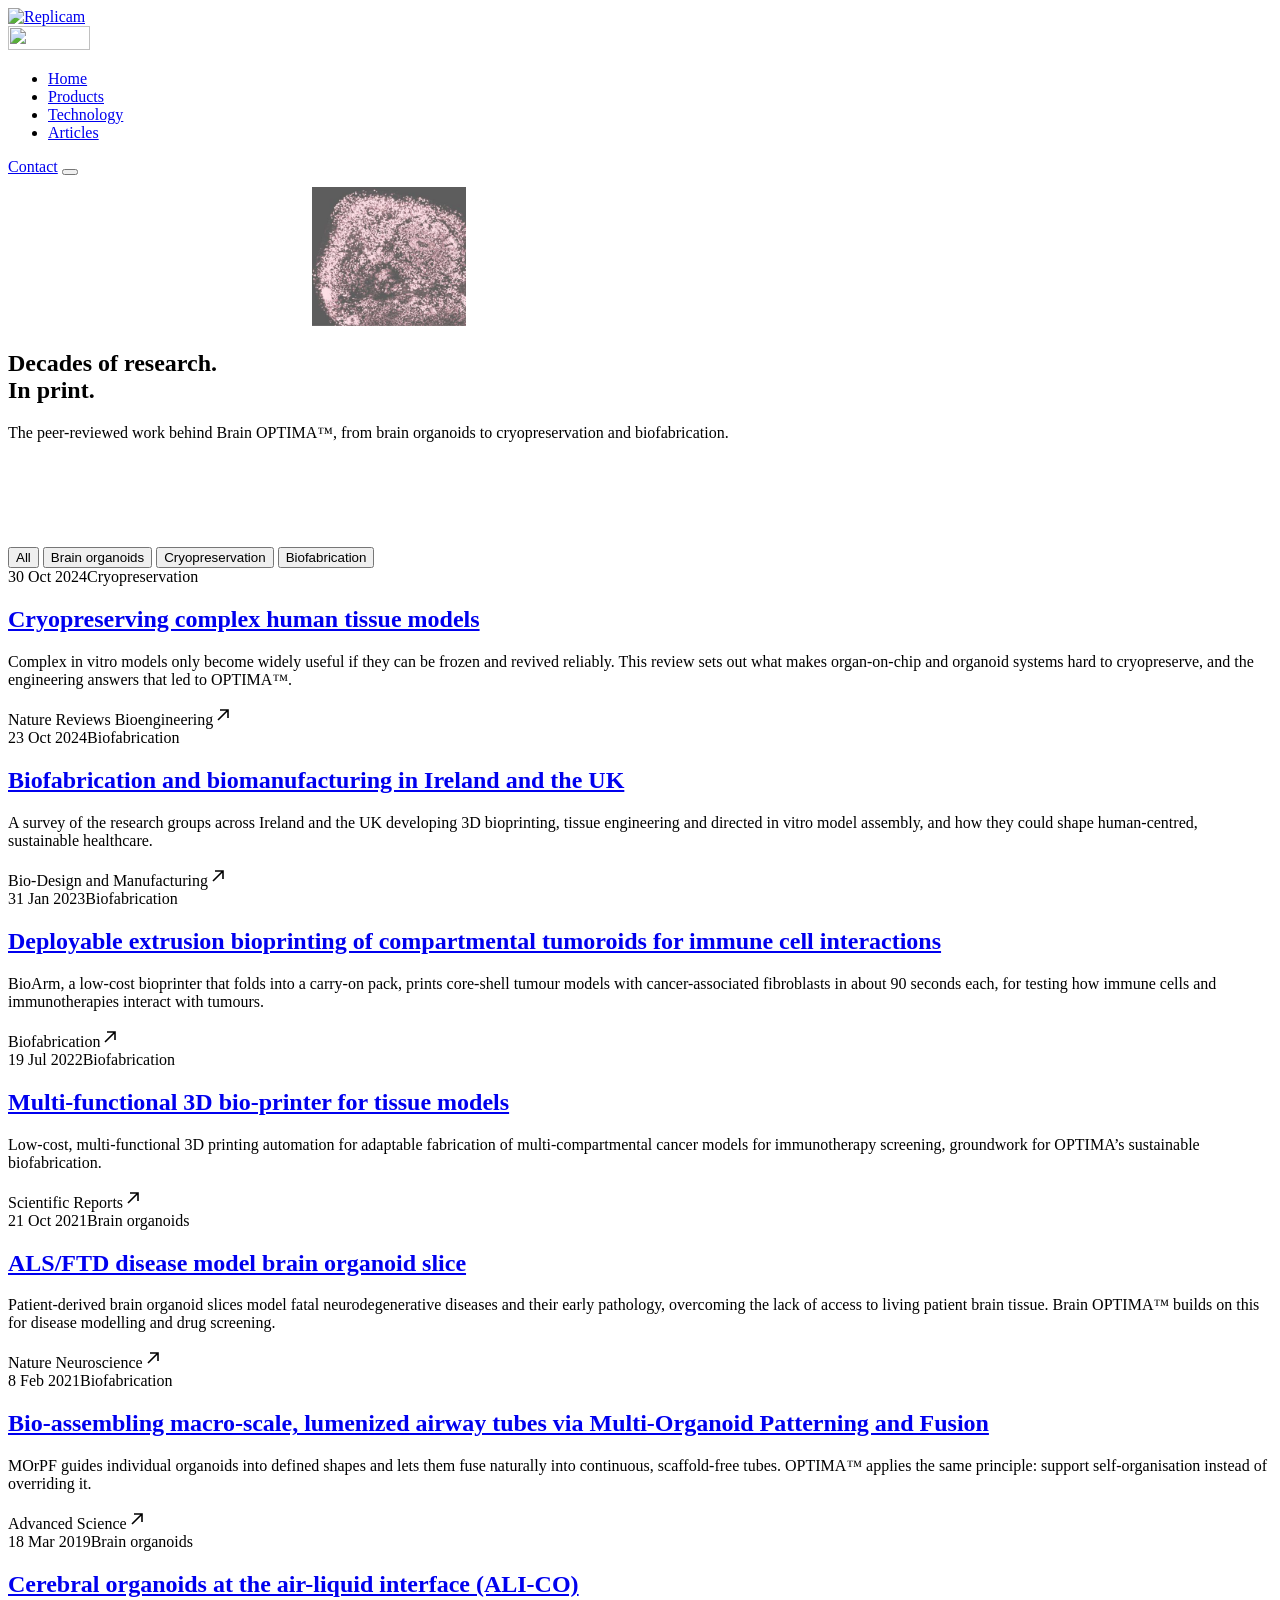
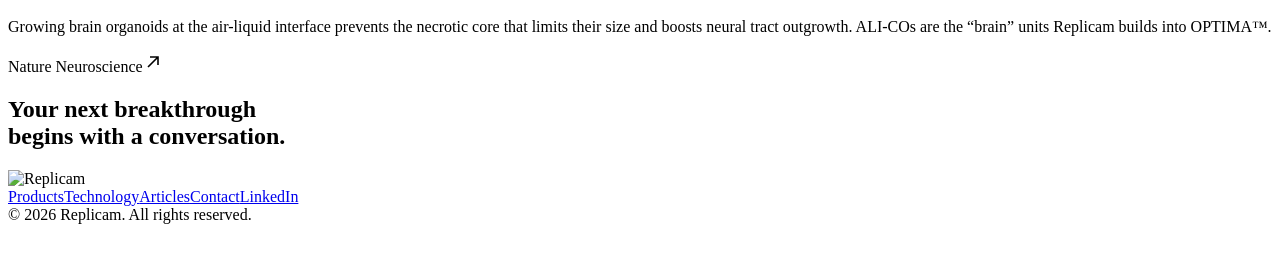
==== articles.html @ c94f5454 "Redesigned site: pages" ====
<!doctype html>
<html lang="en">
<head>
<meta charset="utf-8">
<meta name="viewport" content="width=device-width, initial-scale=1">
<title>Articles — Replicam</title>
<meta name="description" content="Peer-reviewed research behind Replicam and Brain OPTIMA™: brain organoids, cryopreservation and biofabrication.">
<link rel="icon" href="assets/img/favicon.svg" type="image/svg+xml">
<link rel="stylesheet" href="assets/css/site.css">
<link rel="preload" as="image" href="assets/img/organoid-slice-hc.jpg" fetchpriority="high">
<script>try{if(sessionStorage.getItem("pt-enter"))document.documentElement.classList.add("pt-entering")}catch(e){}</script>
</head>
<body>

<header class="nav">
  <div class="nav-inner">
    <a class="nav-logo" href="index.html" aria-label="Replicam home"><img src="assets/img/logo-white.svg" alt="Replicam" width="110" height="32"></a>
    <nav class="nav-bar" aria-label="Main">
      <a class="nav-symbol" href="index.html" aria-label="Replicam home"><img src="assets/img/logo-white.svg" alt="" width="82" height="24"></a>
      <ul class="nav-links" id="nav-links">
        <li><a class="nav-link" href="index.html">Home</a></li>
        <li><a class="nav-link" href="products.html">Products</a></li>
        <li><a class="nav-link" href="technology.html">Technology</a></li>
        <li class="is-current"><a class="nav-link" href="articles.html" aria-current="page">Articles</a></li>
      </ul>
      <a class="nav-link nav-cta" href="contact.html">Contact</a>
      <button class="nav-toggle" type="button" aria-label="Menu" aria-controls="nav-links" aria-expanded="false"><span></span></button>
    </nav>
  </div>
</header>

<main>
  <section class="hero hero-short dark org-hero" id="top" data-organoid-js="assets/js/organoid-slice.data.js" data-organoid="assets/img/organoid-slice-hc.jpg" data-mode="calm">
    <canvas class="org-gl" aria-hidden="true"></canvas>
    <img class="org-fallback" src="[data-uri]" data-aspect="1.11102" data-full="assets/img/organoid-slice-hc.jpg" alt="" decoding="sync" hidden>
    <script>/* show the still hero on the very first paint (same layout as hero-organoid.js) */(function(){var f=document.currentScript.previousElementSibling,h=f.parentNode,W=h.clientWidth,H=h.clientHeight,A=+f.getAttribute("data-aspect"),w,hh,x,y;if(W>=900){hh=H*.9;w=hh*A;x=Math.max(W*.44,W-w*.88);y=H*.07}else{w=W*1.15;hh=w/A;x=W*.08;y=H*.09}var s=f.style;s.left=x+"px";s.top=y+"px";s.width=w+"px";s.height=hh+"px";s.right="auto";s.bottom="auto";s.objectFit="fill";s.opacity=".72";f.classList.add("is-still");f.hidden=false})()</script>
    <div class="hero-content">
      <div class="wrap hero-row">
        <div>
          <h1 class="display">Decades of research.<br>In print.</h1>
          <p class="hero-sub">The peer-reviewed work behind Brain OPTIMA™, from brain organoids to cryopreservation and biofabrication.</p>
        </div>
      </div>
    </div>
  </section>

  <section class="section" style="padding-top:clamp(56px,7vw,96px)">
    <div class="wrap">
      <div class="filter" role="group" aria-label="Filter by topic">
        <button type="button" class="chip-btn" data-filter="all" aria-pressed="true">All</button>
        <button type="button" class="chip-btn" data-filter="brain" aria-pressed="false">Brain organoids</button>
        <button type="button" class="chip-btn" data-filter="cryo" aria-pressed="false">Cryopreservation</button>
        <button type="button" class="chip-btn" data-filter="bio" aria-pressed="false">Biofabrication</button>
      </div>
      <div class="papers" id="papers">
        <article class="paper reveal" data-topic="cryo">
          <div class="paper-meta"><time datetime="2024-10-30">30 Oct 2024</time><span class="paper-topic">Cryopreservation</span></div>
          <div class="paper-body">
            <h2 class="paper-title"><a href="https://www.nature.com/articles/s44222-024-00261-7">Cryopreserving complex human tissue models</a></h2>
            <p class="paper-sum">Complex in vitro models only become widely useful if they can be frozen and revived reliably. This review sets out what makes organ-on-chip and organoid systems hard to cryopreserve, and the engineering answers that led to OPTIMA™.</p>
          </div>
          <div class="paper-outlet">Nature Reviews Bioengineering<svg width="20" height="20" viewBox="0 0 20 20" fill="none" stroke="currentColor" stroke-width="1.6" aria-hidden="true"><path d="M5 15L15 5M7 5h8v8"/></svg></div>
        </article>
        <article class="paper reveal" data-topic="bio">
          <div class="paper-meta"><time datetime="2024-10-23">23 Oct 2024</time><span class="paper-topic">Biofabrication</span></div>
          <div class="paper-body">
            <h2 class="paper-title"><a href="https://link.springer.com/article/10.1007/s42242-024-00316-z">Biofabrication and biomanufacturing in Ireland and the UK</a></h2>
            <p class="paper-sum">A survey of the research groups across Ireland and the UK developing 3D bioprinting, tissue engineering and directed in vitro model assembly, and how they could shape human-centred, sustainable healthcare.</p>
          </div>
          <div class="paper-outlet">Bio-Design and Manufacturing<svg width="20" height="20" viewBox="0 0 20 20" fill="none" stroke="currentColor" stroke-width="1.6" aria-hidden="true"><path d="M5 15L15 5M7 5h8v8"/></svg></div>
        </article>
        <article class="paper reveal" data-topic="bio">
          <div class="paper-meta"><time datetime="2023-01-31">31 Jan 2023</time><span class="paper-topic">Biofabrication</span></div>
          <div class="paper-body">
            <h2 class="paper-title"><a href="https://iopscience.iop.org/article/10.1088/1758-5090/acb1db/meta">Deployable extrusion bioprinting of compartmental tumoroids for immune cell interactions</a></h2>
            <p class="paper-sum">BioArm, a low-cost bioprinter that folds into a carry-on pack, prints core-shell tumour models with cancer-associated fibroblasts in about 90 seconds each, for testing how immune cells and immunotherapies interact with tumours.</p>
          </div>
          <div class="paper-outlet">Biofabrication<svg width="20" height="20" viewBox="0 0 20 20" fill="none" stroke="currentColor" stroke-width="1.6" aria-hidden="true"><path d="M5 15L15 5M7 5h8v8"/></svg></div>
        </article>
        <article class="paper reveal" data-topic="bio">
          <div class="paper-meta"><time datetime="2022-07-19">19 Jul 2022</time><span class="paper-topic">Biofabrication</span></div>
          <div class="paper-body">
            <h2 class="paper-title"><a href="https://www.nature.com/articles/s41598-022-16008-6">Multi-functional 3D bio-printer for tissue models</a></h2>
            <p class="paper-sum">Low-cost, multi-functional 3D printing automation for adaptable fabrication of multi-compartmental cancer models for immunotherapy screening, groundwork for OPTIMA’s sustainable biofabrication.</p>
          </div>
          <div class="paper-outlet">Scientific Reports<svg width="20" height="20" viewBox="0 0 20 20" fill="none" stroke="currentColor" stroke-width="1.6" aria-hidden="true"><path d="M5 15L15 5M7 5h8v8"/></svg></div>
        </article>
        <article class="paper reveal" data-topic="brain">
          <div class="paper-meta"><time datetime="2021-10-21">21 Oct 2021</time><span class="paper-topic">Brain organoids</span></div>
          <div class="paper-body">
            <h2 class="paper-title"><a href="https://www.nature.com/articles/s41593-021-00923-4">ALS/FTD disease model brain organoid slice</a></h2>
            <p class="paper-sum">Patient-derived brain organoid slices model fatal neurodegenerative diseases and their early pathology, overcoming the lack of access to living patient brain tissue. Brain OPTIMA™ builds on this for disease modelling and drug screening.</p>
          </div>
          <div class="paper-outlet">Nature Neuroscience<svg width="20" height="20" viewBox="0 0 20 20" fill="none" stroke="currentColor" stroke-width="1.6" aria-hidden="true"><path d="M5 15L15 5M7 5h8v8"/></svg></div>
        </article>
        <article class="paper reveal" data-topic="bio">
          <div class="paper-meta"><time datetime="2021-02-08">8 Feb 2021</time><span class="paper-topic">Biofabrication</span></div>
          <div class="paper-body">
            <h2 class="paper-title"><a href="https://advanced.onlinelibrary.wiley.com/doi/full/10.1002/advs.202003332">Bio-assembling macro-scale, lumenized airway tubes via Multi-Organoid Patterning and Fusion</a></h2>
            <p class="paper-sum">MOrPF guides individual organoids into defined shapes and lets them fuse naturally into continuous, scaffold-free tubes. OPTIMA™ applies the same principle: support self-organisation instead of overriding it.</p>
          </div>
          <div class="paper-outlet">Advanced Science<svg width="20" height="20" viewBox="0 0 20 20" fill="none" stroke="currentColor" stroke-width="1.6" aria-hidden="true"><path d="M5 15L15 5M7 5h8v8"/></svg></div>
        </article>
        <article class="paper reveal" data-topic="brain">
          <div class="paper-meta"><time datetime="2019-03-18">18 Mar 2019</time><span class="paper-topic">Brain organoids</span></div>
          <div class="paper-body">
            <h2 class="paper-title"><a href="https://www.nature.com/articles/s41593-019-0350-2">Cerebral organoids at the air-liquid interface (ALI-CO)</a></h2>
            <p class="paper-sum">Growing brain organoids at the air-liquid interface prevents the necrotic core that limits their size and boosts neural tract outgrowth. ALI-COs are the “brain” units Replicam builds into OPTIMA™.</p>
          </div>
          <div class="paper-outlet">Nature Neuroscience<svg width="20" height="20" viewBox="0 0 20 20" fill="none" stroke="currentColor" stroke-width="1.6" aria-hidden="true"><path d="M5 15L15 5M7 5h8v8"/></svg></div>
        </article>
      </div>
    </div>
  </section>
</main>

<section class="section dark" id="contact" style="padding-bottom:48px">
  <div class="wrap">
    <div class="contact-row">
      <h2 class="contact-title">Your next breakthrough<br><span>begins with a conversation.</span></h2>
    </div>
    <footer class="footer">
      <img src="assets/img/logo-white.svg" alt="Replicam" width="90" height="26">
      <nav aria-label="Footer"><a href="products.html">Products</a><a href="technology.html">Technology</a><a href="articles.html">Articles</a><a href="contact.html">Contact</a><a href="https://www.linkedin.com/company/replicam">LinkedIn</a></nav>
      <span>© <span id="year">2026</span> Replicam. All rights reserved.</span>
    </footer>
  </div>
</section>

<script src="assets/js/site.js"></script>
<script src="assets/js/hero-organoid.js"></script>
<script>
(function () {
  var btns = document.querySelectorAll('[data-filter]'), papers = document.querySelectorAll('.paper');
  btns.forEach(function (b) {
    b.addEventListener('click', function () {
      var f = b.getAttribute('data-filter');
      btns.forEach(function (x) { x.setAttribute('aria-pressed', x === b ? 'true' : 'false'); });
      papers.forEach(function (p) { p.hidden = !(f === 'all' || p.getAttribute('data-topic') === f); if (!p.hidden) p.classList.add('is-in'); });
    });
  });
})();
</script>
</body>
</html>
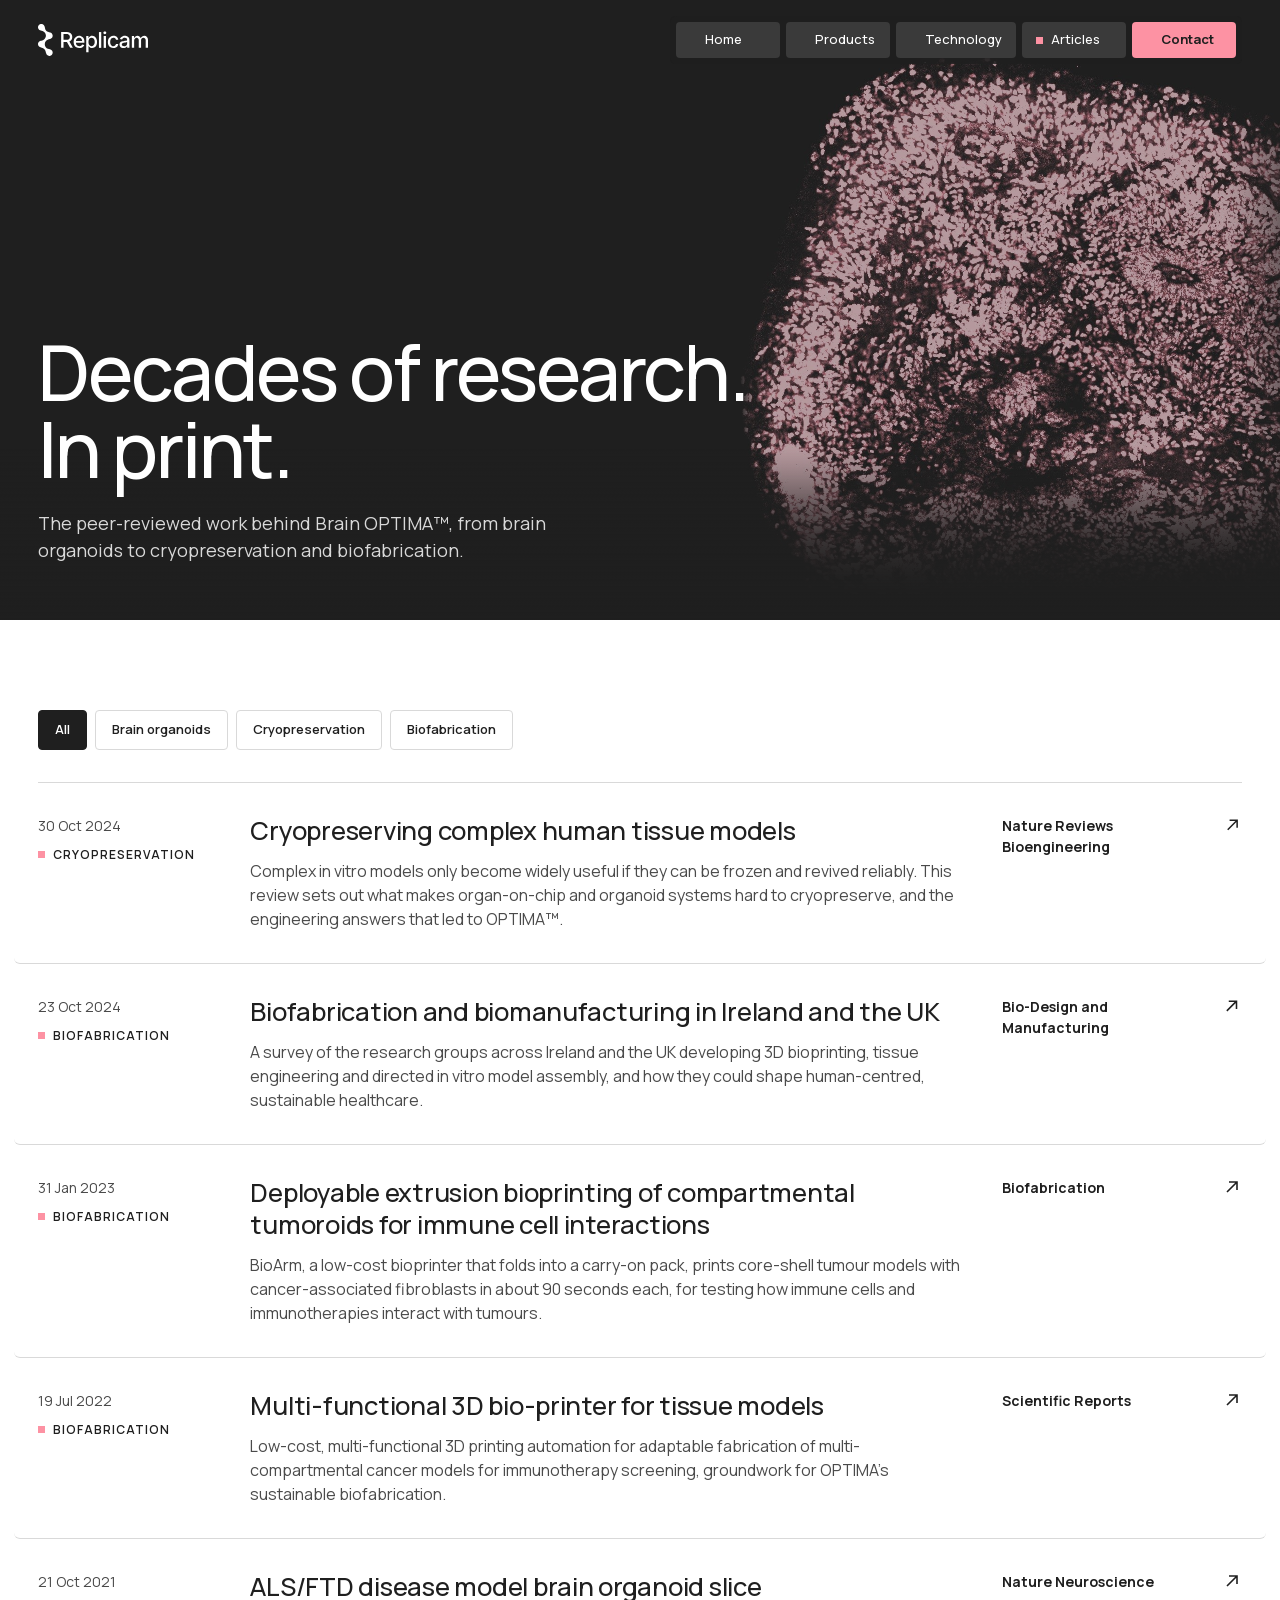
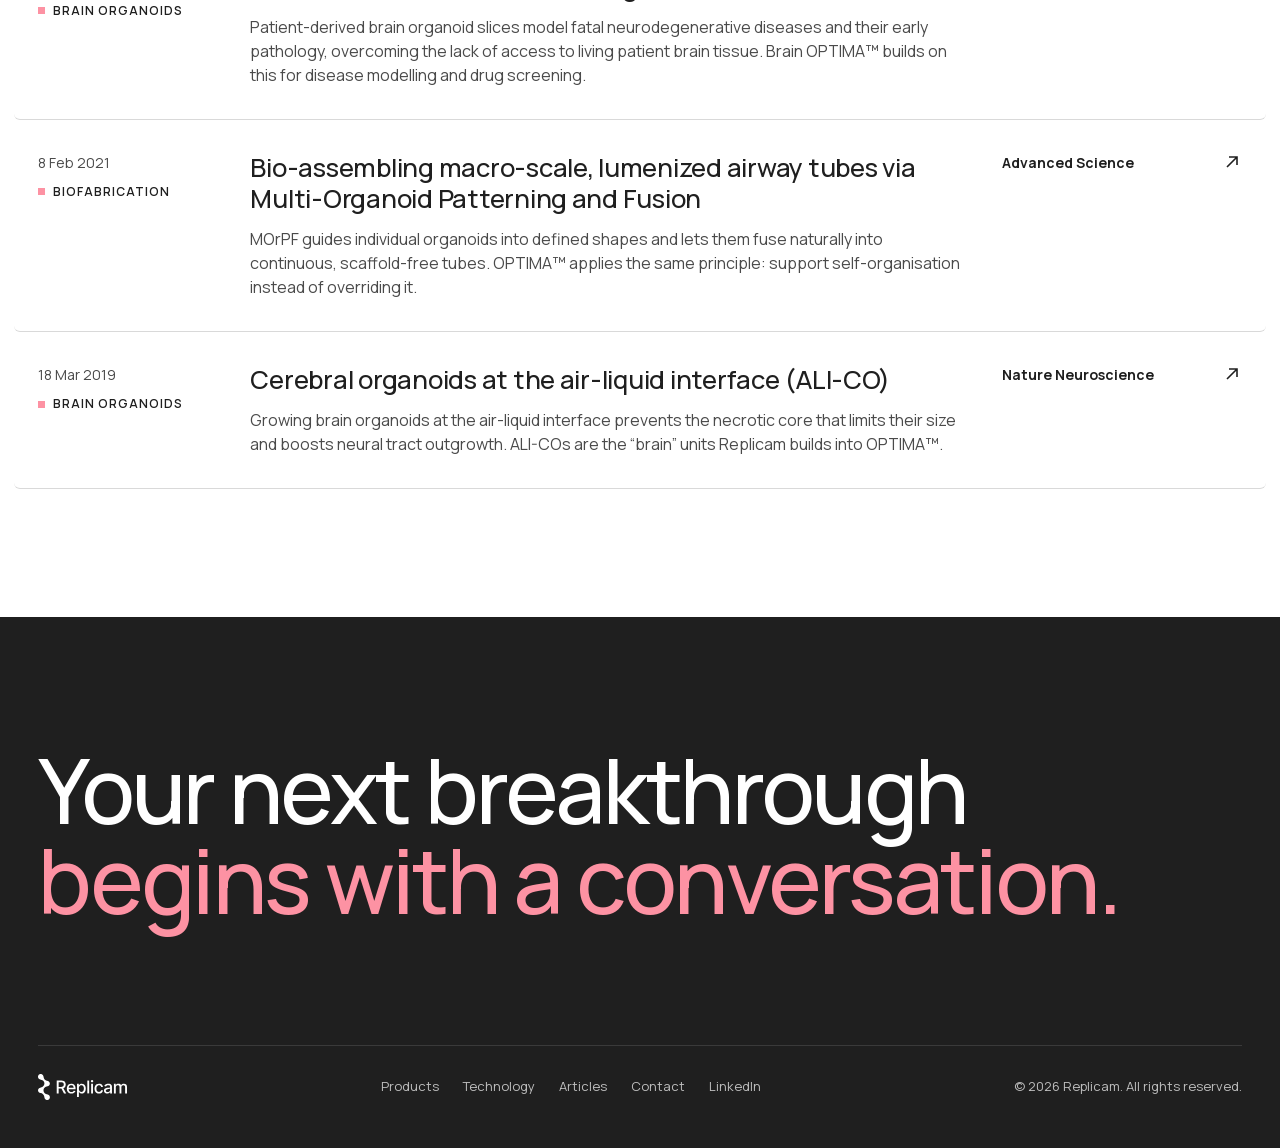
==== commit c99ba04e: "Fix navigation, hero and loading bugs; speed up fonts and previews" ====
--- a/articles.html
+++ b/articles.html
@@ -6,9 +6,11 @@
 <title>Articles — Replicam</title>
 <meta name="description" content="Peer-reviewed research behind Replicam and Brain OPTIMA™: brain organoids, cryopreservation and biofabrication.">
 <link rel="icon" href="assets/img/favicon.svg" type="image/svg+xml">
+<link rel="preload" as="font" type="font/woff2" href="assets/fonts/xn7gYHE41ni1AdIRggexSvfedN4.woff2" crossorigin>
+<link rel="stylesheet" href="assets/fonts/manrope.css">
 <link rel="stylesheet" href="assets/css/site.css">
 <link rel="preload" as="image" href="assets/img/organoid-slice-hc.jpg" fetchpriority="high">
-<script>try{if(sessionStorage.getItem("pt-enter"))document.documentElement.classList.add("pt-entering")}catch(e){}</script>
+<script>document.documentElement.classList.add("js");try{if(sessionStorage.getItem("pt-enter"))document.documentElement.classList.add("pt-entering")}catch(e){}</script>
 </head>
 <body>
 
@@ -127,7 +129,7 @@
   </div>
 </section>
 
-<script src="assets/js/site.js"></script>
+<script src="assets/js/site.js" onerror="document.documentElement.className=''"></script>
 <script src="assets/js/hero-organoid.js"></script>
 <script>
 (function () {
--- a/assets/fonts/manrope.css
+++ b/assets/fonts/manrope.css
@@ -0,0 +1,54 @@
+/* cyrillic-ext */
+@font-face {
+  font-family: 'Manrope';
+  font-style: normal;
+  font-weight: 400 700;
+  font-display: swap;
+  src: url(xn7gYHE41ni1AdIRggqxSvfedN62Zw.woff2) format('woff2');
+  unicode-range: U+0460-052F, U+1C80-1C8A, U+20B4, U+2DE0-2DFF, U+A640-A69F, U+FE2E-FE2F;
+}
+/* cyrillic */
+@font-face {
+  font-family: 'Manrope';
+  font-style: normal;
+  font-weight: 400 700;
+  font-display: swap;
+  src: url(xn7gYHE41ni1AdIRggOxSvfedN62Zw.woff2) format('woff2');
+  unicode-range: U+0301, U+0400-045F, U+0490-0491, U+04B0-04B1, U+2116;
+}
+/* greek */
+@font-face {
+  font-family: 'Manrope';
+  font-style: normal;
+  font-weight: 400 700;
+  font-display: swap;
+  src: url(xn7gYHE41ni1AdIRggSxSvfedN62Zw.woff2) format('woff2');
+  unicode-range: U+0370-0377, U+037A-037F, U+0384-038A, U+038C, U+038E-03A1, U+03A3-03FF;
+}
+/* vietnamese */
+@font-face {
+  font-family: 'Manrope';
+  font-style: normal;
+  font-weight: 400 700;
+  font-display: swap;
+  src: url(xn7gYHE41ni1AdIRggixSvfedN62Zw.woff2) format('woff2');
+  unicode-range: U+0102-0103, U+0110-0111, U+0128-0129, U+0168-0169, U+01A0-01A1, U+01AF-01B0, U+0300-0301, U+0303-0304, U+0308-0309, U+0323, U+0329, U+1EA0-1EF9, U+20AB;
+}
+/* latin-ext */
+@font-face {
+  font-family: 'Manrope';
+  font-style: normal;
+  font-weight: 400 700;
+  font-display: swap;
+  src: url(xn7gYHE41ni1AdIRggmxSvfedN62Zw.woff2) format('woff2');
+  unicode-range: U+0100-02BA, U+02BD-02C5, U+02C7-02CC, U+02CE-02D7, U+02DD-02FF, U+0304, U+0308, U+0329, U+1D00-1DBF, U+1E00-1E9F, U+1EF2-1EFF, U+2020, U+20A0-20AB, U+20AD-20C4, U+2113, U+2C60-2C7F, U+A720-A7FF;
+}
+/* latin */
+@font-face {
+  font-family: 'Manrope';
+  font-style: normal;
+  font-weight: 400 700;
+  font-display: swap;
+  src: url(xn7gYHE41ni1AdIRggexSvfedN4.woff2) format('woff2');
+  unicode-range: U+0000-00FF, U+0131, U+0152-0153, U+02BB-02BC, U+02C6, U+02DA, U+02DC, U+0304, U+0308, U+0329, U+2000-206F, U+20AC, U+2122, U+2191, U+2193, U+2212, U+2215, U+FEFF, U+FFFD;
+}
--- a/assets/css/site.css
+++ b/assets/css/site.css
@@ -0,0 +1,413 @@
+/* Replicam — site styles
+   Brand: Replicam Brand Guidelines 2025
+   Event Horizon #1F1F1F · Singularity White #FFFFFF · Quark Blush #FD92A3 · CryoGlow #8EEEFF
+   Typeface: Manrope (Title 110% / -1%, Subtitle 120% / -1%, Body 150% / 0%) */
+
+:root {
+  --ink: #1F1F1F;          /* Event Horizon */
+  --white: #FFFFFF;        /* Singularity White */
+  --blush: #FD92A3;        /* Quark Blush — highlight; only on dark grounds or as fills */
+  --cryo: #8EEEFF;         /* CryoGlow */
+  --grey-1: #F4F4F4;
+  --grey-2: #D9D9D9;
+  --grey-3: #4A4A4A;       /* body text on white, 9:1 */
+  --line-dark: #3A3A3A;
+  --max: 1360px;
+  --pad: clamp(20px, 3vw, 40px);
+  --radius: 8px;
+}
+
+*, *::before, *::after { box-sizing: border-box; }
+html { scroll-behavior: smooth; overscroll-behavior-y: none; }   /* no rubber-band bounce: fixed header stays put */
+body {
+  margin: 0;
+  overscroll-behavior-y: none;
+  font-family: "Manrope", system-ui, sans-serif;
+  color: var(--ink);
+  background: var(--white);
+  font-size: 16px;
+  line-height: 1.5;
+  -webkit-font-smoothing: antialiased;
+}
+img, video { max-width: 100%; display: block; }
+a { color: inherit; text-decoration: none; }
+h1, h2, h3, p { margin: 0; }
+:focus-visible { outline: 2px solid var(--blush); outline-offset: 3px; }
+
+.wrap { max-width: var(--max); margin: 0 auto; }
+.section { padding: clamp(80px, 10vw, 140px) var(--pad); }
+.dark { background: var(--ink); color: var(--white); }
+.muted { color: var(--grey-3); }
+.dark .muted { color: #CFCFCF; }
+
+/* Type scale (Manrope) */
+.display { font-size: clamp(52px, 8vw, 104px); line-height: 1.0; font-weight: 500; letter-spacing: -0.03em; }
+.h2 { font-size: clamp(40px, 5.6vw, 72px); line-height: 1.05; font-weight: 500; letter-spacing: -0.03em; }
+.h2 strong { font-weight: 700; }
+.h3 { font-size: clamp(24px, 2.4vw, 32px); line-height: 1.2; font-weight: 500; letter-spacing: -0.01em; }
+.lead { font-size: clamp(26px, 3vw, 40px); line-height: 1.2; font-weight: 500; letter-spacing: -0.02em; }
+.body-lg { font-size: 18px; line-height: 1.5; }
+
+/* Eyebrow label with square marker */
+.eyebrow {
+  display: inline-flex; align-items: center; gap: 10px;
+  font-size: 12px; font-weight: 600; letter-spacing: 0.12em; text-transform: uppercase;
+}
+.eyebrow::before { content: ""; width: 7px; height: 7px; background: var(--blush); flex: none; }
+.eyebrow.is-cryo::before { background: var(--cryo); }
+
+/* Buttons */
+.btn {
+  display: inline-flex; align-items: center; justify-content: center; gap: 10px;
+  min-height: 46px; padding: 0 22px; border-radius: 4px; border: 0;
+  font: 600 14px/1 "Manrope", sans-serif; cursor: pointer;
+  transition: transform .2s ease, background .2s ease, color .2s ease;
+}
+.btn:hover { transform: translateY(-1px); }
+.btn-blush { background: var(--blush); color: var(--ink); }
+.btn-blush:hover { background: #FFB0BD; }
+.btn-ink { background: var(--ink); color: var(--white); }
+.btn-ink:hover { background: #333; }
+.btn-block { width: 100%; }
+
+/* ---------- Navigation ---------- */
+.nav {
+  position: fixed; top: 16px; left: 0; right: 0; z-index: 50;
+  padding: 0 var(--pad); pointer-events: none;
+  -webkit-transform: translate3d(0, 0, 0); transform: translate3d(0, 0, 0);   /* own layer: survives overscroll repaints */
+}
+.nav-inner {
+  position: relative; isolation: isolate;
+  max-width: var(--max); margin: 0 auto;
+  display: flex; align-items: center; justify-content: space-between; gap: 16px;
+}
+.nav-inner > * { pointer-events: auto; }
+.nav-logo img { height: 32px; width: auto; }
+.nav-bar {
+  display: flex; align-items: center; gap: 6px; padding: 6px;
+  border-radius: 6px;
+}
+/* the bar's dark background is its own layer, so it can glide and resize on the GPU */
+.nav-bg {
+  position: absolute; left: 0; top: 0; z-index: -1; border-radius: 6px; pointer-events: none;
+  background: rgba(31,31,31,.72); backdrop-filter: blur(12px); -webkit-backdrop-filter: blur(12px);
+  transform-origin: 0 0; will-change: transform;
+}
+.nav.is-compact .nav-bg { background: rgba(31,31,31,.88); }
+.nav-links { display: flex; gap: 6px; list-style: none; margin: 0; padding: 0; }
+.nav-link {
+  display: flex; align-items: center; justify-content: flex-start; gap: 8px; min-width: 104px; min-height: 36px;
+  padding: 0 14px; border-radius: 4px;
+  font-size: 13px; font-weight: 500; color: var(--white); background: #3A3A3A;
+  transition: background .2s ease;
+}
+/* every button keeps a fixed slot for the square, so text never shifts and buttons never resize */
+.nav-link::before { content: ""; width: 7px; height: 7px; flex: none; background: var(--blush); visibility: hidden; }
+.nav-link[aria-current="page"]::before { visibility: visible; }
+.nav-link:hover { background: #4A4A4A; }
+.nav-cta, .nav-cta[aria-current="page"] { background: var(--blush); color: var(--ink); font-weight: 700; }
+.nav-cta::before { background: #3A3A3A; }          /* on the Contact page the square is grey on the pink button */
+.nav-cta:hover { background: #FFB0BD; }
+.nav-toggle {
+  display: none; width: 44px; height: 36px; border: 0; border-radius: 4px;
+  background: #3A3A3A; cursor: pointer; align-items: center; justify-content: center; transition: background .2s ease;
+}
+.nav-toggle:hover { background: #4A4A4A; }
+.nav-toggle span, .nav-toggle span::before, .nav-toggle span::after {
+  display: block; width: 18px; height: 2px; background: var(--white); position: relative; transition: transform .25s ease;
+}
+.nav-toggle span::before, .nav-toggle span::after { content: ""; position: absolute; left: 0; }
+.nav-toggle span::before { top: -6px; }
+.nav-toggle span::after { top: 6px; }
+
+/* Compact capsule once scrolled (desktop) */
+.nav.is-compact .nav-inner { justify-content: center; }
+.nav.is-compact .nav-logo { position: absolute; left: 0; visibility: hidden; pointer-events: none; }
+.nav.is-compact .nav-links li:not(.is-current) { display: none; }
+
+/* Brand symbol: appears inside the compact bar once the full logo is hidden */
+.nav-symbol { display: none; align-items: center; height: 36px; padding: 0 6px 0 8px; flex: none; }
+.nav-symbol img { height: 32px; width: auto; }   /* same size as the full header logo */
+.nav.is-compact .nav-symbol { display: inline-flex; }
+
+/* Mobile menu */
+@media (max-width: 900px) {
+  .nav.is-compact .nav-inner { max-width: var(--max); }
+  .nav.is-compact .nav-bar { width: auto; }
+  .nav.is-compact .nav-toggle { margin-left: 0; }
+  .nav-links { display: none; }
+  .nav-toggle { display: inline-flex; }
+  .nav.is-open .nav-links {
+    display: flex; flex-direction: column; position: absolute; top: 58px; left: var(--pad); right: var(--pad);
+    padding: 8px; gap: 6px; background: rgba(31,31,31,.96); border-radius: 6px;
+  }
+  .nav.is-open .nav-links li { display: block !important; }
+  .nav.is-open .nav-links .nav-link { min-height: 48px; font-size: 16px; }
+  .nav.is-open .nav-toggle span { background: transparent; }
+  .nav.is-open .nav-toggle span::before { transform: translateY(6px) rotate(45deg); }
+  .nav.is-open .nav-toggle span::after { transform: translateY(-6px) rotate(-45deg); }
+}
+
+/* ---------- Hero ---------- */
+.hero { position: relative; min-height: max(640px, 100svh); display: flex; align-items: flex-end; overflow: hidden; }
+.hero-content { position: relative; width: 100%; padding: 0 var(--pad) clamp(32px, 5vw, 56px); }
+.hero-row { display: flex; justify-content: space-between; align-items: flex-end; gap: 40px; }
+.hero-sub { margin-top: 22px; max-width: 540px; font-size: 18px; color: #D9D9D9; }
+
+/* ---------- Split statement ---------- */
+.split { display: flex; gap: 40px; }
+.split > :first-child { flex: 1; }
+.split > :last-child { flex: 1.45; }
+.lead .soft { color: #7A7A7A; }
+
+/* ---------- Full-bleed tech panels ---------- */
+.panel { position: relative; min-height: 720px; display: flex; align-items: flex-end; overflow: hidden; }
+.panel-media { position: absolute; top: 0; right: 0; width: 58%; height: 100%; }
+.panel-media img { width: 100%; height: 100%; object-fit: cover; transform: scale(1.06); transition: transform 1.4s cubic-bezier(.2,.7,.2,1); }
+.panel.is-in .panel-media img { transform: scale(1); }
+.panel-media::after { content: ""; position: absolute; inset: 0; background: linear-gradient(90deg, var(--ink) 0%, rgba(31,31,31,0) 45%); }
+.panel-content { position: relative; width: 100%; padding: 0 var(--pad) clamp(32px, 5vw, 56px); }
+.panel-title { margin-top: 18px; font-size: clamp(52px, 7vw, 96px); line-height: 1; font-weight: 500; letter-spacing: -0.03em; }
+.panel-card {
+  width: 390px; flex: none; padding: 22px;
+  background: rgba(31,31,31,.9); border: 1px solid var(--line-dark); border-radius: var(--radius);
+}
+.panel-card p { font-size: 15px; color: #E6E6E6; margin-bottom: 18px; }
+
+/* ---------- Stats ---------- */
+.grid { display: grid; gap: 16px; }
+.grid-4 { grid-template-columns: repeat(4, minmax(0, 1fr)); }
+.grid-3 { grid-template-columns: repeat(3, minmax(0, 1fr)); }
+.stat {
+  background: var(--grey-1); border-radius: var(--radius); padding: 28px;
+  min-height: 310px; display: flex; flex-direction: column; gap: 14px;
+}
+.stat-label { font-size: 14px; font-weight: 700; }
+.stat-bar { width: 48px; height: 4px; background: var(--blush); }
+.stat-bar.cryo { background: var(--cryo); }
+.stat-value { margin-top: auto; font-size: clamp(64px, 6vw, 88px); line-height: 1; font-weight: 500; letter-spacing: -0.04em; }
+.stat p { font-size: 14px; color: var(--grey-3); }
+
+/* ---------- Process steps (technology) ---------- */
+.step { border-top: 1px solid var(--line-dark); padding-top: 22px; }
+.step-num { font-size: 13px; font-weight: 600; color: var(--cryo); letter-spacing: .08em; }
+.step h3 { margin: 14px 0 16px; }
+.step ul { margin: 0; padding: 0; list-style: none; display: grid; gap: 10px; }
+.step li { position: relative; padding-left: 18px; font-size: 15px; color: #DADADA; }
+.step li::before { content: ""; position: absolute; left: 0; top: .62em; width: 6px; height: 6px; background: var(--blush); }
+
+/* Feature rows (technology) */
+.feature { display: grid; grid-template-columns: repeat(12, minmax(0, 1fr)); gap: 24px; align-items: center; padding: clamp(56px, 7vw, 96px) 0; border-top: 1px solid var(--grey-2); }
+.feature:first-of-type { border-top: 0; }
+.feature-text { grid-column: 1 / span 5; }
+.feature-media { grid-column: 7 / span 6; }
+.feature.flip .feature-text { grid-column: 8 / span 5; order: 2; }
+.feature.flip .feature-media { grid-column: 1 / span 6; order: 1; }
+.feature-text p { margin-top: 18px; color: var(--grey-3); }
+.feature-text .src { margin-top: 20px; display: flex; flex-wrap: wrap; gap: 8px; }
+.chip { display: inline-flex; align-items: center; gap: 8px; min-height: 36px; padding: 0 14px; border-radius: 4px; background: var(--grey-1); font-size: 13px; font-weight: 600; }
+.chip:hover { background: var(--grey-2); }
+.figure { background: var(--grey-1); border-radius: var(--radius); padding: clamp(16px, 2.5vw, 32px); }
+.figure img { width: 100%; height: auto; border-radius: 4px; mix-blend-mode: multiply; }
+.figure.full { padding: 0; overflow: hidden; }
+.figure.full img { mix-blend-mode: normal; border-radius: 0; aspect-ratio: 4 / 3; object-fit: cover; }
+
+/* Partner chips */
+.partners { display: flex; flex-wrap: wrap; gap: 10px; }
+.partners span { padding: 14px 20px; border: 1px solid var(--line-dark); border-radius: 4px; font-weight: 500; }
+
+/* ---------- Contact / footer ---------- */
+.contact-row { display: flex; justify-content: space-between; align-items: flex-end; gap: 40px; }
+.contact-title { font-size: clamp(44px, 7vw, 96px); line-height: 1; font-weight: 500; letter-spacing: -0.03em; }
+.contact-title span { color: var(--blush); }
+.footer {
+  margin-top: clamp(72px, 10vw, 120px); padding-top: 28px; border-top: 1px solid var(--line-dark);
+  display: flex; flex-wrap: wrap; justify-content: space-between; align-items: center; gap: 20px;
+  font-size: 13px; color: #BDBDBD;
+}
+.footer img { height: 26px; width: auto; }
+.footer nav { display: flex; flex-wrap: wrap; gap: 24px; }
+.footer a:hover { color: var(--white); }
+
+/* ---------- Reveal on scroll ---------- */
+/* hidden only when scripts run (html.js is set in the head and cleared if site.js fails to load) */
+.js .reveal { opacity: 0; transform: translateY(24px); transition: opacity .8s ease, transform .8s cubic-bezier(.2,.7,.2,1); }
+.js .reveal.is-in { opacity: 1; transform: none; }
+
+/* ---------- Responsive ---------- */
+@media (max-width: 1100px) {
+  .grid-4 { grid-template-columns: repeat(2, minmax(0, 1fr)); }
+}
+@media (max-width: 900px) {
+  .hero-row, .split, .contact-row, .panel-row { flex-direction: column; align-items: flex-start; }
+  .panel { min-height: 760px; align-items: flex-end; }
+  .panel-media { width: 100%; height: 52%; }
+  .panel-media::after { background: linear-gradient(0deg, var(--ink) 0%, rgba(31,31,31,0) 55%); }
+  .panel-card { width: 100%; }
+  .grid-3{ grid-template-columns: minmax(0, 1fr); }
+  .feature, .feature.flip { grid-template-columns: minmax(0, 1fr); }
+  .feature-text, .feature-media, .feature.flip .feature-text, .feature.flip .feature-media { grid-column: auto; order: 0; }
+}
+@media (max-width: 560px) {
+  .grid-4 { grid-template-columns: minmax(0, 1fr); }
+  .stat { min-height: 0; }
+  .nav-logo img, .nav-symbol img { height: 26px; }
+}
+
+@media (prefers-reduced-motion: reduce) {
+  *, *::before, *::after { animation: none !important; transition: none !important; scroll-behavior: auto !important; }
+  .js .reveal { opacity: 1; transform: none; }
+}
+
+/* Inner-page heroes: smaller display so it never runs under the nav */
+.hero-short { min-height: 620px; }
+.hero-short .display { font-size: clamp(44px, 6vw, 84px); }
+
+/* ---------- Page switcher: folder stack in menu order ---------- */
+html.pt-active, html.pt-entering { background: #3A3A3A; overflow: hidden; }
+html.pt-active body, html.pt-entering body { position: relative; z-index: 4; }
+html.pt-entering body { transform: translateY(13vh) scale(.88); transform-origin: 50% 0; clip-path: inset(0 0 calc(100% - 100vh) 0 round 16px); }
+.pt-layer {
+  position: fixed; left: 0; top: 0; width: 100vw; height: 100vh; z-index: 3;
+  border-radius: 16px; transform-origin: 50% 0; pointer-events: none; will-change: transform;
+}
+.pt-backdrop { border-radius: 0; background: #3A3A3A; z-index: 1; }
+.pt-sheet { background: var(--ink); overflow: hidden; box-shadow: 0 -1px 0 rgba(255,255,255,.06); }
+.pt-sheet img { position: absolute; inset: 0; width: 100%; height: 100%; object-fit: cover; object-position: top center; }
+.pt-frame { position: absolute; inset: 0; width: 100%; height: 100%; border: 0; opacity: 0; transition: opacity .3s ease; background: transparent; }
+.pt-sheet.is-loaded .pt-frame { opacity: 1; }
+/* Page shown inside the transition sheet: no scrollbar, content already revealed */
+html.pt-preview { scrollbar-width: none; }
+html.pt-preview::-webkit-scrollbar { display: none; }
+html.pt-preview .reveal { opacity: 1; transform: none; transition: none; }
+
+/* ---------- Living organoid hero (home) ---------- */
+.org-hero { background: var(--ink); }
+.org-gl, .org-data, .org-fallback { position: absolute; inset: 0; width: 100%; height: 100%; }
+.org-gl { opacity: 0; transition: opacity .25s ease; }
+/* still placeholder matching the shader's first frame (edges feathered the same way) */
+.org-fallback.is-still {
+  -webkit-mask-image: linear-gradient(to right, transparent 0, #000 3.5%, #000 78%, transparent 100%), linear-gradient(to bottom, transparent 0, #000 3.5%, #000 72%, transparent 100%), radial-gradient(ellipse 115% 104.5% at 38% 40%, #000 47.8%, transparent 100%);
+  -webkit-mask-composite: source-in, source-in;
+          mask-image: linear-gradient(to right, transparent 0, #000 3.5%, #000 78%, transparent 100%), linear-gradient(to bottom, transparent 0, #000 3.5%, #000 72%, transparent 100%), radial-gradient(ellipse 115% 104.5% at 38% 40%, #000 47.8%, transparent 100%);
+          mask-composite: intersect;
+}
+.org-hero.is-ready .org-gl { opacity: 1; }
+.org-data { pointer-events: none; }
+.org-fallback[hidden] { display: none; }
+.org-fallback { object-fit: contain; object-position: right center; left: auto; width: 60%; opacity: .75; }
+.org-hero .hero-content::before { content: ""; position: absolute; inset: auto 0 0 0; height: 60%; background: linear-gradient(0deg, rgba(31,31,31,.85), rgba(31,31,31,0)); pointer-events: none; }
+.org-hero .hero-row { position: relative; }
+
+/* ---------- Articles page ---------- */
+.filter { display: flex; flex-wrap: wrap; gap: 8px; margin-bottom: 32px; }
+.chip-btn { min-height: 40px; padding: 0 16px; border: 1px solid var(--grey-2); border-radius: 4px; background: var(--white); color: var(--ink); font: 600 13px/1 "Manrope", sans-serif; cursor: pointer; }
+.chip-btn:hover { background: var(--grey-1); }
+.chip-btn[aria-pressed="true"] { background: var(--ink); border-color: var(--ink); color: var(--white); }
+.papers { border-top: 1px solid var(--grey-2); }
+.paper { --row-pad: min(24px, calc(var(--pad) - 8px));
+  display: grid; grid-template-columns: 180px minmax(0, 1fr) 240px; gap: 24px 32px; padding: 32px var(--row-pad); border-bottom: 1px solid var(--grey-2); position: relative;
+  margin-inline: calc(-1 * var(--row-pad)); border-radius: 6px; transition: background .2s ease; }
+/* inner padding gives the highlight breathing room; the negative margin keeps the text aligned with the page */
+.paper[hidden] { display: none; }
+.paper-meta { display: flex; flex-direction: column; gap: 10px; font-size: 14px; color: var(--grey-3); }
+.paper-topic { display: inline-flex; align-items: center; gap: 8px; font-size: 12px; font-weight: 600; letter-spacing: .08em; text-transform: uppercase; color: var(--ink); }
+.paper-topic::before { content: ""; width: 7px; height: 7px; background: var(--blush); }
+.paper-title { font-size: clamp(20px, 2vw, 26px); line-height: 1.25; font-weight: 500; letter-spacing: -0.01em; }
+.paper-title a::after { content: ""; position: absolute; inset: 0; }          /* whole row is the link */
+.paper-sum { margin-top: 12px; color: var(--grey-3); max-width: 720px; }
+.paper-outlet { display: flex; justify-content: space-between; gap: 12px; font-size: 14px; font-weight: 700; }
+.paper:hover { background: var(--grey-1); border-bottom-color: transparent; }
+.paper:hover .paper-title a { text-decoration: underline; text-underline-offset: 4px; }
+@media (max-width: 900px) {
+  .paper { grid-template-columns: minmax(0, 1fr); gap: 10px; }
+  .paper-meta { flex-direction: row; justify-content: space-between; }
+}
+
+/* ---------- Contact page ---------- */
+.contact-card {
+  width: 440px; flex: none; padding: 24px; display: grid; gap: 16px;
+  background: rgba(31,31,31,.86); border: 1px solid var(--line-dark); border-radius: var(--radius);
+  backdrop-filter: blur(10px); -webkit-backdrop-filter: blur(10px);
+}
+.contact-email { font-size: clamp(24px, 2.4vw, 32px); font-weight: 500; letter-spacing: -0.02em; color: var(--white); word-break: break-all; }
+.contact-email:hover { color: var(--blush); }
+.contact-reasons { list-style: none; margin: 0; padding: 0; display: flex; flex-wrap: wrap; gap: 6px; }
+.contact-reasons li { padding: 8px 12px; border: 1px solid var(--line-dark); border-radius: 4px; font-size: 13px; color: #DADADA; }
+.contact-actions { display: flex; flex-wrap: wrap; gap: 10px; }
+.btn-ghost-dark { background: #2E2E2E; color: var(--white); }
+.btn-ghost-dark:hover { background: #3A3A3A; }
+@media (max-width: 900px) { .contact-card { width: 100%; } }
+
+/* ---------- Photo hero (Contact): organoid cluster on Event Horizon ---------- */
+.hero-photo-img { position: absolute; right: 0; bottom: 0; height: 100%; width: auto; max-width: 72vw; object-fit: cover; object-position: right bottom; pointer-events: none; }
+.hero-photo .hero-content::before { content: ""; position: absolute; inset: auto 0 0 0; height: 70%; background: linear-gradient(0deg, rgba(31,31,31,.7), rgba(31,31,31,0)); pointer-events: none; }
+.hero-photo .hero-row { position: relative; }
+@media (max-width: 900px) {
+  .hero-photo { min-height: 0; padding-top: 44svh; }
+  .hero-photo-img { top: 0; bottom: auto; height: 50svh; max-width: 100vw;
+    -webkit-mask-image: linear-gradient(180deg, #000 62%, transparent); mask-image: linear-gradient(180deg, #000 62%, transparent); }
+  .hero-photo .hero-content::before { display: none; }
+}
+
+/* ---------- Team grid (Contact) ---------- */
+/* row spacing lives on the cards (not the grid gap), so a zero-height drawer takes exactly zero space */
+.team { --team-gap: 40px; display: grid; grid-template-columns: repeat(4, minmax(0, 1fr)); gap: 0 16px; }
+.team > .member { margin-bottom: var(--team-gap); }
+.member { display: flex; flex-direction: column; align-items: flex-start; gap: 4px; padding: 0; border: 0; background: none; text-align: left; font: inherit; color: inherit; position: relative; }
+button.member { cursor: pointer; }
+.member-photo { position: relative; display: block; width: 100%; aspect-ratio: 4 / 5; margin-bottom: 12px; border-radius: var(--radius); overflow: hidden; background: var(--grey-1); }
+.member-photo img { width: 100%; height: 100%; object-fit: cover; object-position: top; transition: transform .6s cubic-bezier(.22,.8,.2,1), opacity .45s ease; }
+/* hover: fade from the black-and-white portrait to its colour version (brand tint until colour photos arrive) */
+.member-photo .member-tint { position: absolute; inset: 0; opacity: 0; }
+.member:hover .member-tint, .member:focus-visible .member-tint, .member.is-active .member-tint { opacity: 1; }
+.member:hover .member-photo img { transform: scale(1.02); }
+.member-photo.is-placeholder { display: flex; align-items: center; justify-content: center; }
+.member-photo.is-placeholder::before { content: ""; position: absolute; top: 16px; left: 16px; width: 8px; height: 8px; background: var(--blush); }
+.member-initials { font-size: clamp(40px, 4.4vw, 64px); font-weight: 500; letter-spacing: -0.03em; color: #9A9A9A; }
+.member-name { font-size: 18px; font-weight: 600; letter-spacing: -0.01em; line-height: 1.3; }
+.member-role { font-size: 14px; color: var(--grey-3); }
+/* "+" badge on people with a longer bio */
+.member-more { position: absolute; right: 12px; bottom: 12px; width: 32px; height: 32px; border-radius: 4px; background: var(--ink); transition: background .2s ease, opacity .3s ease, transform .3s ease; }
+.member-more::before, .member-more::after { content: ""; position: absolute; left: 50%; top: 50%; width: 12px; height: 2px; margin: -1px 0 0 -6px; background: var(--white); }
+.member-more::after { transform: rotate(90deg); }
+button.member:hover .member-more { background: #3A3A3A; }
+/* drawer open: the + simply fades away */
+.member.is-active .member-more { opacity: 0; transform: scale(.85); }
+
+/* bio panel: opens under the row of the person pressed, spanning the full width */
+/* closed = zero height; the negative margin cancels the grid gap, so opening/closing never jumps */
+/* the drawer is lifted visually (transform, so layout is unaffected) to tuck under the row above */
+.team-bio { --lift: 32px; grid-column: 1 / -1; height: 0; overflow: hidden; transform: translateY(calc(-1 * var(--lift))); }
+.team-bio-clip { position: relative; padding-top: 16px; padding-bottom: calc(var(--team-gap) - var(--lift)); }   /* room for the whole lip tip (≈14px) */
+/* the lip is part of the dark box, so it always appears and disappears with it */
+.team-bio-notch { position: absolute; top: -10px; left: 0; width: 20px; height: 20px; background: var(--ink); border-radius: 2px;
+  transform: translateX(30px) rotate(45deg); transition: transform .45s cubic-bezier(.22,.8,.2,1); }
+.team-bio-inner { position: relative; display: grid; grid-template-columns: minmax(0, 1fr) minmax(0, 1.6fr); gap: 16px 48px;
+  padding: 36px; background: var(--ink); color: var(--white); border-radius: var(--radius); }
+.team-bio-name { font-size: clamp(22px, 2.2vw, 30px); font-weight: 500; letter-spacing: -0.02em; line-height: 1.2; }
+.team-bio-role { margin-top: 8px; display: flex; align-items: center; gap: 10px; font-size: 13px; font-weight: 600; letter-spacing: .08em; text-transform: uppercase; color: #DADADA; }
+.team-bio-role::before { content: ""; width: 7px; height: 7px; background: var(--blush); }
+.team-bio-text p { font-size: 16px; line-height: 1.6; color: #E6E6E6; }
+.team-bio-text p + p { margin-top: 12px; }
+
+@media (max-width: 900px) {
+  .team { --team-gap: 28px; grid-template-columns: repeat(2, minmax(0, 1fr)); gap: 0 12px; }
+  .team-bio { --lift: 22px; }
+  .team-bio-inner { grid-template-columns: minmax(0, 1fr); padding: 24px 20px; }
+  .member-name { font-size: 16px; }
+  .member-more { width: 28px; height: 28px; right: 8px; bottom: 8px; }
+}
+@media (prefers-reduced-motion: reduce) { .team-bio-notch { transition: none; } }
+
+/* ---------- Products page ---------- */
+.spec-list { list-style: none; margin: 0 0 18px; padding: 0; display: grid; gap: 10px; }
+.spec-list li { position: relative; padding-left: 18px; font-size: 14px; color: #DADADA; }
+.spec-list li::before { content: ""; position: absolute; left: 0; top: .6em; width: 6px; height: 6px; background: var(--cryo); }
+.spec-list strong { color: var(--white); font-weight: 700; }
+.spec-list.is-light { margin: 22px 0 0; }
+.spec-list.is-light li { color: var(--grey-3); font-size: 15px; }
+.spec-list.is-light li::before { background: var(--blush); }
+.product .panel-title { font-size: clamp(44px, 5.4vw, 80px); }
+.product .panel-card { width: 420px; }
+@media (max-width: 900px) { .product .panel-card { width: 100%; } }
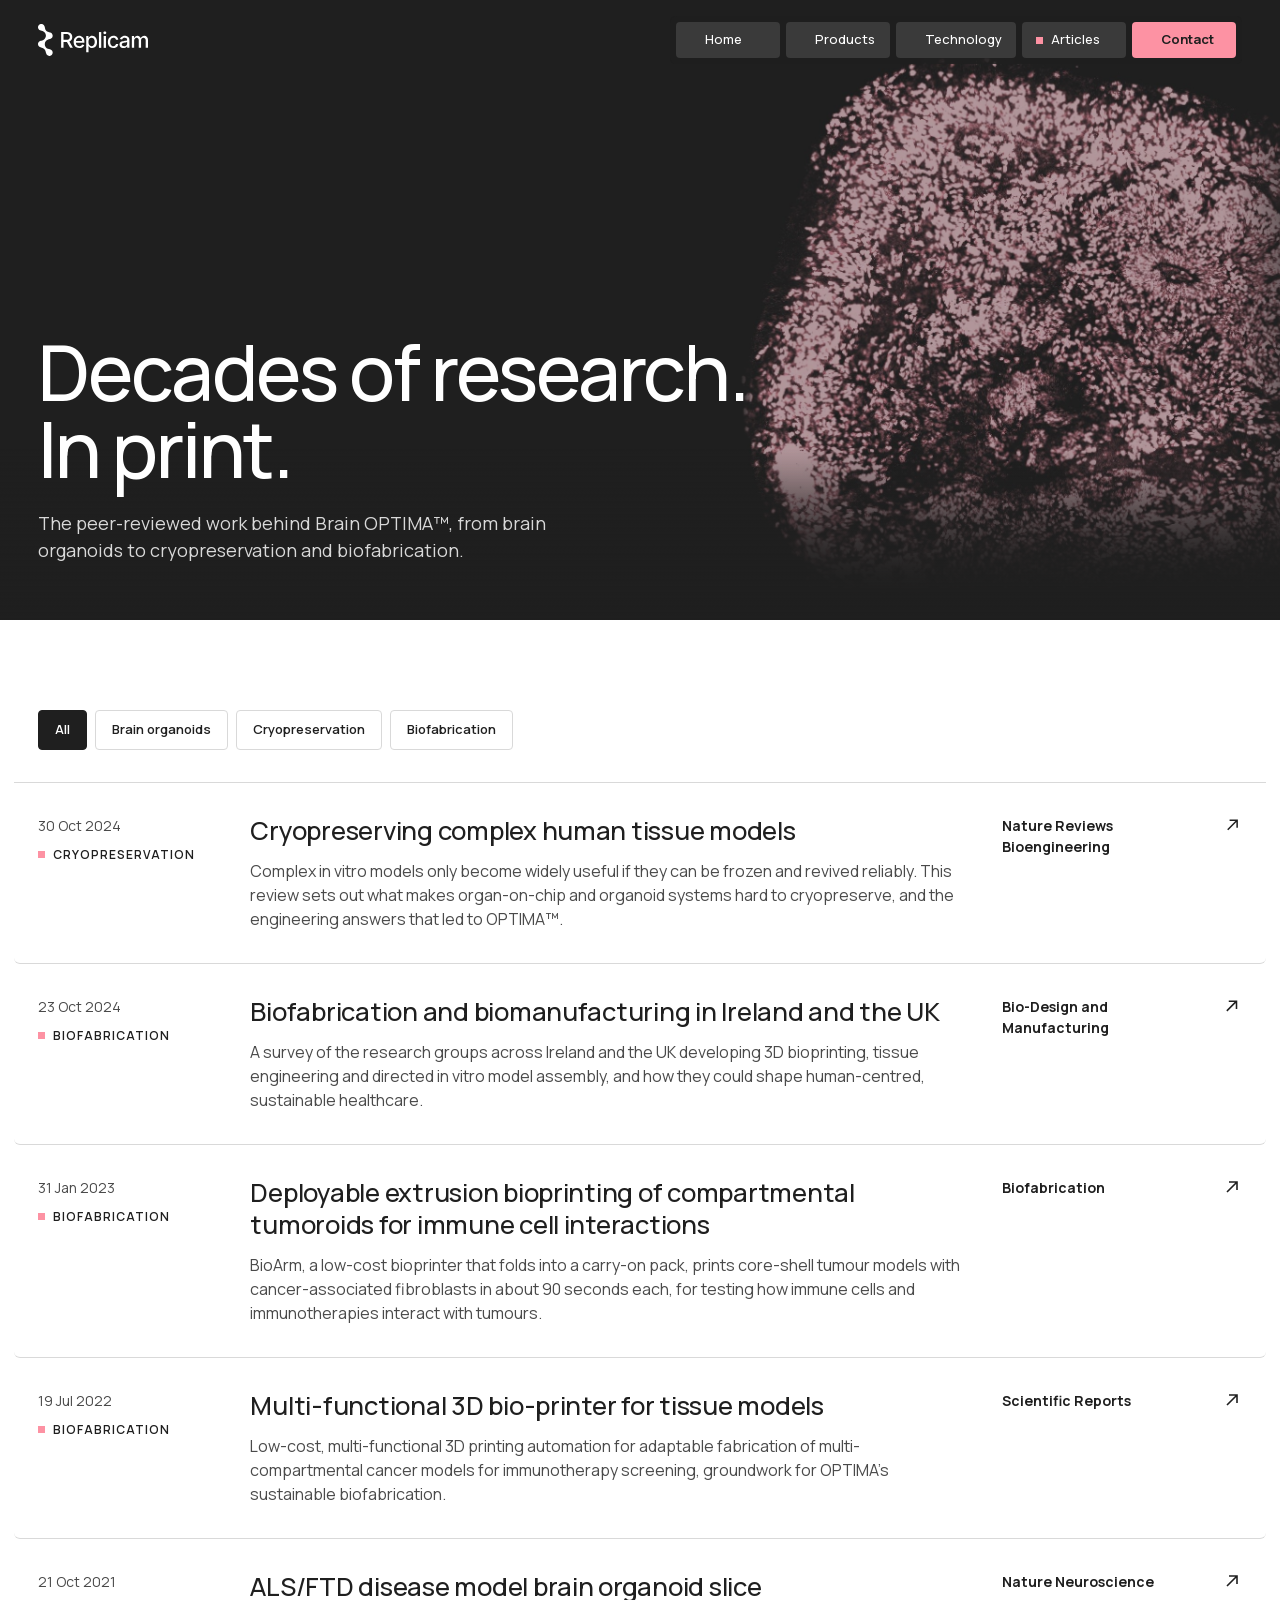
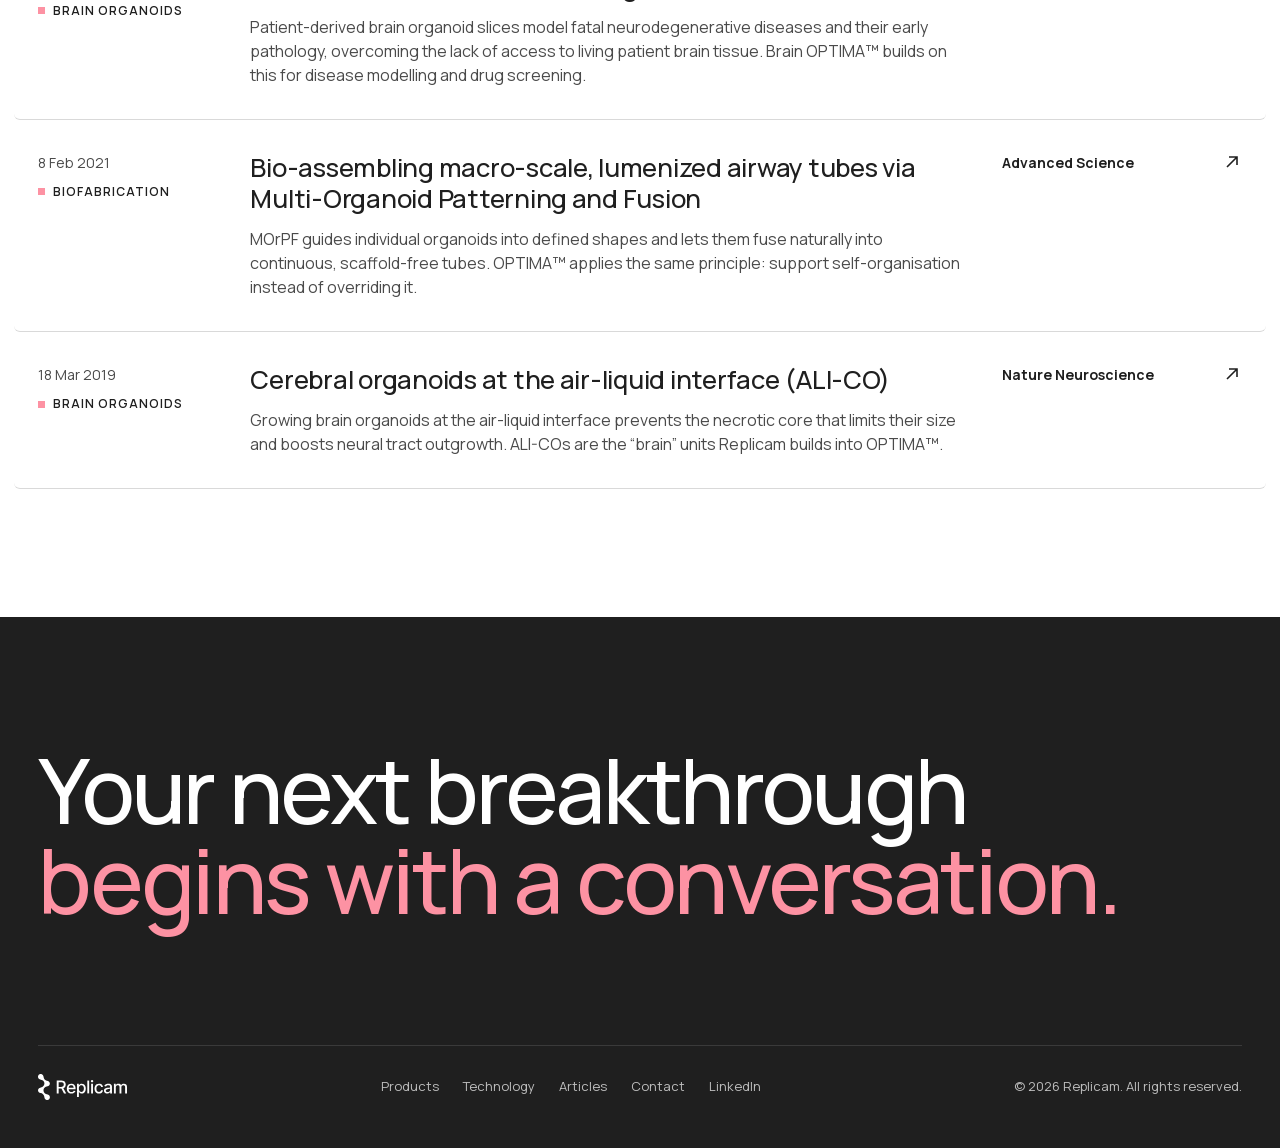
==== commit 2e74f9b5: "Add the tiles page switcher as an option; cross-fade for reduced motion" ====
--- a/articles.html
+++ b/articles.html
@@ -10,7 +10,7 @@
 <link rel="stylesheet" href="assets/fonts/manrope.css">
 <link rel="stylesheet" href="assets/css/site.css">
 <link rel="preload" as="image" href="assets/img/organoid-slice-hc.jpg" fetchpriority="high">
-<script>document.documentElement.classList.add("js");try{if(sessionStorage.getItem("pt-enter"))document.documentElement.classList.add("pt-entering")}catch(e){}</script>
+<script>document.documentElement.classList.add("js");try{var pe=sessionStorage.getItem("pt-enter");if(pe){document.documentElement.classList.add("pt-entering");if(pe.indexOf('"tiles"')>0)document.documentElement.classList.add("pt-tiles")}}catch(e){}</script>
 </head>
 <body>
 
--- a/assets/css/site.css
+++ b/assets/css/site.css
@@ -267,24 +267,38 @@
 html.pt-active, html.pt-entering { background: #3A3A3A; overflow: hidden; }
 html.pt-active body, html.pt-entering body { position: relative; z-index: 4; }
 html.pt-entering body { transform: translateY(13vh) scale(.88); transform-origin: 50% 0; clip-path: inset(0 0 calc(100% - 100vh) 0 round 16px); }
+/* tiles switcher: the arriving page starts as the centred card it was shown as */
+html.pt-entering.pt-tiles body { transform: scale(.92); transform-origin: 50% 50vh; }
+.pt-layer.pt-tile { border-radius: 0; }
+/* a copy of the page inside a tile: same base type as <body> (as factors, so every element inherits it the same way) */
+.pt-page { position: absolute; left: 0; margin: 0; font-family: "Manrope", system-ui, sans-serif; font-size: 16px; line-height: 1.5;
+  color: var(--ink); -webkit-font-smoothing: antialiased; }
+.pt-sheet.pt-card { transform-origin: 50% 50%; }
+/* reduced motion: no switcher animation, just the browser's own cross-fade between pages */
+@media (prefers-reduced-motion: reduce) { @view-transition { navigation: auto; } }
 .pt-layer {
   position: fixed; left: 0; top: 0; width: 100vw; height: 100vh; z-index: 3;
   border-radius: 16px; transform-origin: 50% 0; pointer-events: none; will-change: transform;
 }
 .pt-backdrop { border-radius: 0; background: #3A3A3A; z-index: 1; }
-.pt-sheet { background: var(--ink); overflow: hidden; box-shadow: 0 -1px 0 rgba(255,255,255,.06); }
-.pt-sheet img { position: absolute; inset: 0; width: 100%; height: 100%; object-fit: cover; object-position: top center; }
-.pt-frame { position: absolute; inset: 0; width: 100%; height: 100%; border: 0; opacity: 0; transition: opacity .3s ease; background: transparent; }
+.pt-sheet { font-family: "Manrope", system-ui, sans-serif; line-height: 1.5; background: var(--ink); overflow: hidden; box-shadow: 0 -1px 0 rgba(255,255,255,.06); }
+/* fitted to the sheet's width, so a window of another shape never crops the snapshot's sides */
+.pt-snap { position: absolute; left: 0; top: 0; width: 100%; height: auto; }
+/* each sheet's header is real markup with the live header's layout (the snapshots are taken without one) */
+.pt-sheet .nav { position: absolute; top: 16px; z-index: 1; -webkit-transform: none; transform: none; }
+.pt-sheet .nav-bar { background: rgba(31,31,31,.72); }
+.pt-sheet .nav-inner > * { pointer-events: none; }
+.pt-frame { z-index: 2; position: absolute; inset: 0; width: 100%; height: 100%; border: 0; opacity: 0; transition: opacity .3s ease; background: transparent; }
 .pt-sheet.is-loaded .pt-frame { opacity: 1; }
 /* Page shown inside the transition sheet: no scrollbar, content already revealed */
 html.pt-preview { scrollbar-width: none; }
 html.pt-preview::-webkit-scrollbar { display: none; }
-html.pt-preview .reveal { opacity: 1; transform: none; transition: none; }
+html.pt-preview .reveal, html.pt-entering .reveal { opacity: 1; transform: none; transition: none; }
 
 /* ---------- Living organoid hero (home) ---------- */
 .org-hero { background: var(--ink); }
 .org-gl, .org-data, .org-fallback { position: absolute; inset: 0; width: 100%; height: 100%; }
-.org-gl { opacity: 0; transition: opacity .25s ease; }
+.org-gl { opacity: 0; transition: opacity .55s ease; }
 /* still placeholder matching the shader's first frame (edges feathered the same way) */
 .org-fallback.is-still {
   -webkit-mask-image: linear-gradient(to right, transparent 0, #000 3.5%, #000 78%, transparent 100%), linear-gradient(to bottom, transparent 0, #000 3.5%, #000 72%, transparent 100%), radial-gradient(ellipse 115% 104.5% at 38% 40%, #000 47.8%, transparent 100%);
@@ -295,6 +309,7 @@
 .org-hero.is-ready .org-gl { opacity: 1; }
 .org-data { pointer-events: none; }
 .org-fallback[hidden] { display: none; }
+.org-fallback.is-still { max-width: none; }   /* placed by script at the slice's exact size, which can be wider than the hero on phones */
 .org-fallback { object-fit: contain; object-position: right center; left: auto; width: 60%; opacity: .75; }
 .org-hero .hero-content::before { content: ""; position: absolute; inset: auto 0 0 0; height: 60%; background: linear-gradient(0deg, rgba(31,31,31,.85), rgba(31,31,31,0)); pointer-events: none; }
 .org-hero .hero-row { position: relative; }
@@ -304,11 +319,12 @@
 .chip-btn { min-height: 40px; padding: 0 16px; border: 1px solid var(--grey-2); border-radius: 4px; background: var(--white); color: var(--ink); font: 600 13px/1 "Manrope", sans-serif; cursor: pointer; }
 .chip-btn:hover { background: var(--grey-1); }
 .chip-btn[aria-pressed="true"] { background: var(--ink); border-color: var(--ink); color: var(--white); }
-.papers { border-top: 1px solid var(--grey-2); }
-.paper { --row-pad: min(24px, calc(var(--pad) - 8px));
+/* the list itself is widened by the rows' side padding, so its top line is as long as the lines between rows */
+.papers { --row-pad: min(24px, calc(var(--pad) - 8px)); border-top: 1px solid var(--grey-2); margin-inline: calc(-1 * var(--row-pad)); }
+.paper {
   display: grid; grid-template-columns: 180px minmax(0, 1fr) 240px; gap: 24px 32px; padding: 32px var(--row-pad); border-bottom: 1px solid var(--grey-2); position: relative;
-  margin-inline: calc(-1 * var(--row-pad)); border-radius: 6px; transition: background .2s ease; }
-/* inner padding gives the highlight breathing room; the negative margin keeps the text aligned with the page */
+  border-radius: 6px; transition: background .2s ease; }
+/* inner padding gives the highlight breathing room; the list's negative margin keeps the text aligned with the page */
 .paper[hidden] { display: none; }
 .paper-meta { display: flex; flex-direction: column; gap: 10px; font-size: 14px; color: var(--grey-3); }
 .paper-topic { display: inline-flex; align-items: center; gap: 8px; font-size: 12px; font-weight: 600; letter-spacing: .08em; text-transform: uppercase; color: var(--ink); }
